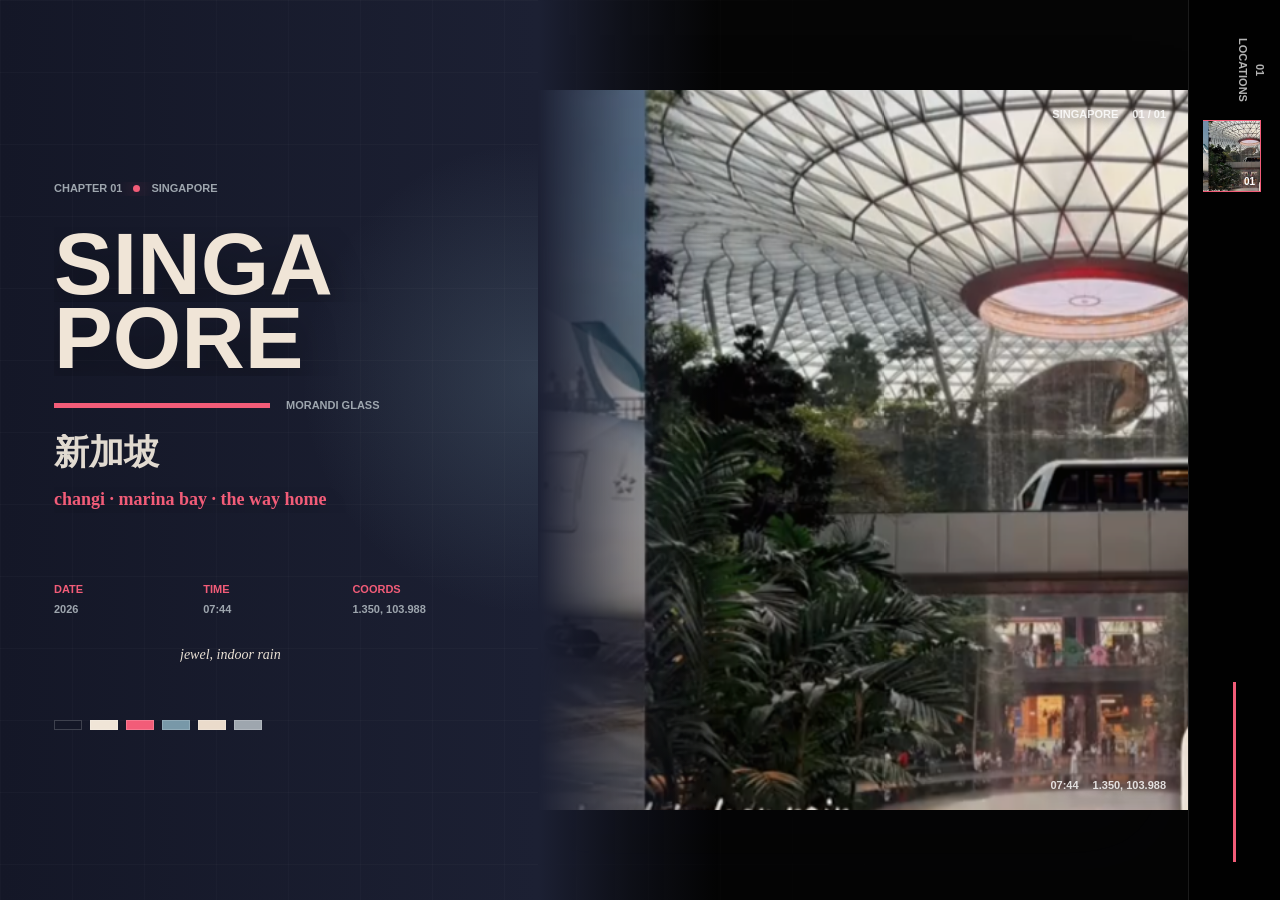
==== index.html @ eea9fc79 "Initial personal site" ====
<!doctype html>
<html lang="zh-CN">
  <head>
    <meta charset="utf-8" />
    <meta name="viewport" content="width=device-width, initial-scale=1" />
    <title>Photo Journal Showcase</title>
    <link rel="stylesheet" href="./styles.css" />
  </head>
  <body>
    <main class="site-shell" aria-live="polite">
      <section class="stage" id="stage">
        <aside class="text-panel" aria-label="地点文字信息">
          <div class="topline reveal-line" data-reveal>
            <span id="chapterLabel">CHAPTER 01</span>
            <span class="dot"></span>
            <span id="locationLabel">LOCATION</span>
          </div>

          <div class="title-wrap" aria-label="地点英文标题">
            <h1 id="heroTitle" class="hero-title reveal-title">SINGAPORE</h1>
          </div>

          <div class="rule-row reveal-line" data-reveal>
            <span class="accent-rule"></span>
            <span id="themeName" class="theme-name">MORANDI GLASS</span>
          </div>

          <p id="locationCn" class="location-cn reveal-line" data-reveal>新加坡</p>
          <p id="brushNote" class="brush-note reveal-line" data-reveal>changi · marina bay · the way home</p>

          <dl class="meta-grid reveal-line" data-reveal>
            <div>
              <dt>DATE</dt>
              <dd id="dateValue">2026</dd>
            </div>
            <div>
              <dt>TIME</dt>
              <dd id="timeValue">07:44</dd>
            </div>
            <div>
              <dt>COORDS</dt>
              <dd id="coordsValue">1.350, 103.988</dd>
            </div>
          </dl>

          <blockquote id="captionValue" class="caption reveal-line" data-reveal>
            jewel, indoor rain
          </blockquote>

          <div class="palette-row reveal-line" id="paletteRow" data-reveal aria-label="当前主题色块"></div>
        </aside>

        <section class="photo-panel" aria-label="照片展示">
          <figure class="photo-frame" id="photoFrame">
            <img id="mainPhoto" alt="当前地点照片" />
            <figcaption class="photo-caption">
              <span id="photoPlace">SINGAPORE</span>
              <span id="photoIndex">01 / 01</span>
            </figcaption>
            <div class="photo-info">
              <span id="photoTime">07:44</span>
              <span id="photoCoords">1.350, 103.988</span>
            </div>
          </figure>
        </section>

        <nav class="preview-rail" aria-label="地点预览">
          <div class="rail-head">
            <span id="railCount">01</span>
            <span>LOCATIONS</span>
          </div>
          <div class="preview-window">
            <div class="preview-track" id="previewTrack"></div>
          </div>
          <div class="rail-progress" id="railProgress"></div>
        </nav>
      </section>

      <section class="scroll-space" id="scrollSpace" aria-hidden="true"></section>
    </main>

    <script type="module" src="./script.js"></script>
  </body>
</html>
---- styles.css ----
:root {
  color-scheme: dark;
  --theme-bg: #141727;
  --theme-bg-soft: #1c2033;
  --theme-text: #f0e5d7;
  --theme-muted: #9ea6ae;
  --theme-accent: #f25c78;
  --theme-accent-alt: #7898a8;
  --theme-line: #eadbcb;
  --theme-shadow: rgba(5, 5, 8, 0.42);
  --scroll-progress: 0;
  font-family: Inter, "Segoe UI", "Helvetica Neue", Arial, sans-serif;
  background: var(--theme-bg);
}

* {
  box-sizing: border-box;
}

html {
  min-height: 100%;
  background: var(--theme-bg);
  scroll-behavior: smooth;
}

body {
  min-height: 100%;
  margin: 0;
  overflow-x: hidden;
  background:
    linear-gradient(90deg, var(--theme-bg) 0%, var(--theme-bg) 44%, #050505 44%, #050505 100%);
  color: var(--theme-text);
  transition: background-color 700ms ease;
}

button,
input,
textarea,
select {
  font: inherit;
}

button {
  color: inherit;
}

.site-shell {
  min-height: 100vh;
}

.stage {
  position: fixed;
  inset: 0;
  display: grid;
  grid-template-columns: minmax(360px, 42vw) minmax(0, 1fr) 92px;
  height: 100vh;
  min-height: 720px;
  overflow: hidden;
  background:
    radial-gradient(circle at 42% 42%, color-mix(in srgb, var(--theme-accent-alt) 25%, transparent), transparent 26%),
    linear-gradient(90deg, var(--theme-bg) 0%, var(--theme-bg-soft) 42%, #050505 42%, #050505 100%);
  transition: background 700ms ease, color 700ms ease;
}

.stage::before {
  content: "";
  position: absolute;
  inset: 0;
  pointer-events: none;
  background-image:
    linear-gradient(rgba(255, 255, 255, 0.025) 1px, transparent 1px),
    linear-gradient(90deg, rgba(255, 255, 255, 0.018) 1px, transparent 1px);
  background-size: 72px 72px;
  mask-image: linear-gradient(90deg, #000 0%, #000 43%, transparent 72%);
}

.text-panel {
  position: relative;
  z-index: 2;
  display: flex;
  flex-direction: column;
  justify-content: center;
  min-width: 0;
  padding: 54px 54px 42px;
  color: var(--theme-text);
}

.topline,
.theme-name,
.meta-grid,
.photo-caption,
.photo-info,
.rail-head {
  font-size: 11px;
  font-weight: 800;
  line-height: 1.2;
  letter-spacing: 0;
  text-transform: uppercase;
}

.topline {
  display: flex;
  align-items: center;
  gap: 11px;
  color: var(--theme-muted);
}

.dot {
  width: 7px;
  height: 7px;
  background: var(--theme-accent);
  border-radius: 999px;
  box-shadow: 0 0 18px color-mix(in srgb, var(--theme-accent) 72%, transparent);
}

.title-wrap {
  margin-top: 32px;
  max-width: 520px;
}

.hero-title {
  display: flex;
  flex-direction: column;
  margin: 0;
  color: var(--theme-text);
  font-family: Impact, "Arial Black", "Bahnschrift Condensed", "Arial Narrow", sans-serif;
  font-size: 88px;
  font-weight: 900;
  line-height: 0.84;
  letter-spacing: 0;
  text-transform: uppercase;
  text-wrap: balance;
  text-shadow: 0 20px 40px var(--theme-shadow);
}

.rule-row {
  display: flex;
  align-items: center;
  gap: 16px;
  margin-top: 24px;
}

.accent-rule {
  display: block;
  width: 216px;
  height: 5px;
  background: var(--theme-accent);
  transform-origin: left center;
}

.theme-name {
  color: var(--theme-muted);
}

.location-cn {
  margin: 22px 0 0;
  color: color-mix(in srgb, var(--theme-text) 82%, var(--theme-muted));
  font-family: "Microsoft YaHei UI", "Noto Sans SC", "PingFang SC", sans-serif;
  font-size: 35px;
  font-weight: 800;
  line-height: 1;
  letter-spacing: 0;
}

.brush-note {
  width: min(100%, 500px);
  margin: 18px 0 0;
  overflow-wrap: anywhere;
  color: var(--theme-accent);
  font-family: "Segoe Script", "Bradley Hand ITC", "Comic Sans MS", cursive;
  font-size: 18px;
  font-weight: 700;
  line-height: 1.4;
  letter-spacing: 0;
  text-transform: lowercase;
  text-shadow: 0 10px 24px var(--theme-shadow);
  transform: rotate(-1deg);
}

.meta-grid {
  display: grid;
  grid-template-columns: repeat(3, minmax(0, 1fr));
  gap: 18px;
  width: min(100%, 500px);
  margin: 70px 0 0;
  color: var(--theme-text);
}

.meta-grid div {
  min-width: 0;
}

.meta-grid dt {
  margin-bottom: 7px;
  color: var(--theme-accent);
}

.meta-grid dd {
  margin: 0;
  overflow-wrap: anywhere;
  color: var(--theme-muted);
}

.caption {
  width: min(100%, 410px);
  margin: 28px 0 0 126px;
  color: color-mix(in srgb, var(--theme-text) 90%, var(--theme-muted));
  font-family: Georgia, "Times New Roman", serif;
  font-size: 14px;
  font-style: italic;
  line-height: 1.55;
}

.palette-row {
  display: flex;
  gap: 8px;
  margin-top: 54px;
}

.color-chip {
  width: 28px;
  height: 10px;
  border: 1px solid rgba(255, 255, 255, 0.18);
}

.photo-panel {
  position: relative;
  z-index: 1;
  display: flex;
  align-items: center;
  min-width: 0;
  padding: 38px 0;
  overflow: hidden;
}

.photo-panel::before {
  content: "";
  position: absolute;
  inset: 0 auto 0 0;
  z-index: 2;
  width: 180px;
  pointer-events: none;
  background: linear-gradient(90deg, var(--theme-bg-soft), color-mix(in srgb, var(--theme-bg-soft) 42%, transparent), transparent);
}

.photo-frame {
  position: relative;
  width: min(100%, 920px);
  height: min(80vh, 760px);
  margin: 0;
  overflow: hidden;
  background: #050505;
  box-shadow: -28px 42px 80px var(--theme-shadow);
  transition: transform 520ms cubic-bezier(0.2, 0.8, 0.2, 1), box-shadow 700ms ease;
}

.photo-frame img {
  display: block;
  width: 100%;
  height: 100%;
  object-fit: cover;
  transform: scale(1.014);
  transition: opacity 420ms ease, transform 900ms cubic-bezier(0.2, 0.8, 0.2, 1);
}

.is-ready .photo-frame img {
  animation: photo-in 780ms cubic-bezier(0.2, 0.8, 0.2, 1) both;
}

.photo-caption,
.photo-info {
  position: absolute;
  z-index: 2;
  display: flex;
  gap: 14px;
  align-items: center;
  color: rgba(255, 255, 255, 0.82);
  text-shadow: 0 2px 12px rgba(0, 0, 0, 0.62);
}

.photo-caption {
  top: 18px;
  right: 22px;
}

.photo-info {
  right: 22px;
  bottom: 18px;
}

.preview-rail {
  position: relative;
  z-index: 4;
  display: grid;
  grid-template-rows: auto minmax(0, 1fr) 180px;
  gap: 18px;
  padding: 38px 14px;
  background: rgba(0, 0, 0, 0.72);
  border-left: 1px solid rgba(255, 255, 255, 0.1);
}

.rail-head {
  display: flex;
  flex-direction: column;
  gap: 4px;
  align-items: center;
  color: rgba(255, 255, 255, 0.7);
  writing-mode: vertical-rl;
}

.preview-window {
  position: relative;
  min-height: 0;
  overflow: hidden;
}

.preview-track {
  display: flex;
  flex-direction: column;
  gap: 14px;
  transition: transform 760ms cubic-bezier(0.2, 0.8, 0.2, 1);
}

.preview-card {
  position: relative;
  width: 64px;
  height: 72px;
  padding: 0;
  overflow: hidden;
  cursor: pointer;
  background: #101010;
  border: 1px solid rgba(255, 255, 255, 0.18);
  border-radius: 0;
  opacity: 0.48;
  transition: opacity 240ms ease, border-color 240ms ease, transform 240ms ease;
}

.preview-card img {
  display: block;
  width: 100%;
  height: 100%;
  object-fit: cover;
}

.preview-card span {
  position: absolute;
  right: 5px;
  bottom: 4px;
  font-size: 10px;
  font-weight: 800;
  color: white;
  text-shadow: 0 2px 8px black;
}

.preview-card.is-active {
  opacity: 1;
  border-color: var(--theme-accent);
  transform: translateX(-6px);
}

.rail-progress {
  width: 3px;
  height: 100%;
  justify-self: center;
  background: var(--theme-accent);
  transform-origin: top center;
  transition: transform 760ms cubic-bezier(0.2, 0.8, 0.2, 1), background-color 700ms ease;
}

.scroll-space {
  height: 100vh;
}

.reveal-line,
.reveal-title span {
  opacity: 0;
  clip-path: inset(0 100% 0 0);
  transform: translate3d(-28px, 0, 0);
}

.is-ready .reveal-line,
.is-ready .reveal-title span {
  animation: reveal-left 860ms cubic-bezier(0.2, 0.8, 0.2, 1) both;
}

.is-ready .reveal-title span:nth-child(1) {
  animation-delay: 80ms;
}

.is-ready .reveal-title span:nth-child(2) {
  animation-delay: 180ms;
}

.is-ready [data-reveal]:nth-of-type(1) {
  animation-delay: 40ms;
}

.is-ready [data-reveal]:nth-of-type(2) {
  animation-delay: 260ms;
}

.is-ready [data-reveal]:nth-of-type(3) {
  animation-delay: 360ms;
}

.is-ready [data-reveal]:nth-of-type(4) {
  animation-delay: 460ms;
}

.is-ready [data-reveal]:nth-of-type(5) {
  animation-delay: 560ms;
}

.is-ready [data-reveal]:nth-of-type(6) {
  animation-delay: 660ms;
}

@keyframes reveal-left {
  from {
    opacity: 0;
    clip-path: inset(0 100% 0 0);
    transform: translate3d(-28px, 0, 0);
  }
  to {
    opacity: 1;
    clip-path: inset(0 0 0 0);
    transform: translate3d(0, 0, 0);
  }
}

@keyframes photo-in {
  from {
    opacity: 0;
    transform: translate3d(36px, 0, 0) scale(1.05);
  }
  to {
    opacity: 1;
    transform: translate3d(0, 0, 0) scale(1.014);
  }
}

@media (max-width: 980px) {
  body {
    background: var(--theme-bg);
  }

  .stage {
    position: relative;
    grid-template-columns: 1fr;
    min-height: 100vh;
    overflow: visible;
    background: var(--theme-bg);
  }

  .stage::before {
    mask-image: none;
  }

  .text-panel {
    min-height: 48vh;
    padding: 44px 28px 24px;
  }

  .hero-title {
    font-size: 64px;
  }

  .photo-panel {
    padding: 0 28px 32px;
    background: var(--theme-bg);
  }

  .photo-panel::before,
  .preview-rail {
    display: none;
  }

  .photo-frame {
    width: 100%;
    height: 46vh;
  }

  .caption {
    margin-left: 0;
  }
}

@media (max-width: 620px) {
  .hero-title {
    font-size: 50px;
  }

  .location-cn {
    font-size: 28px;
  }

  .brush-note {
    font-size: 16px;
  }

  .meta-grid {
    grid-template-columns: 1fr;
    margin-top: 40px;
  }

  .accent-rule {
    width: 136px;
  }
}

@media (prefers-reduced-motion: reduce) {
  *,
  *::before,
  *::after {
    animation-duration: 1ms !important;
    scroll-behavior: auto !important;
    transition-duration: 1ms !important;
  }
}
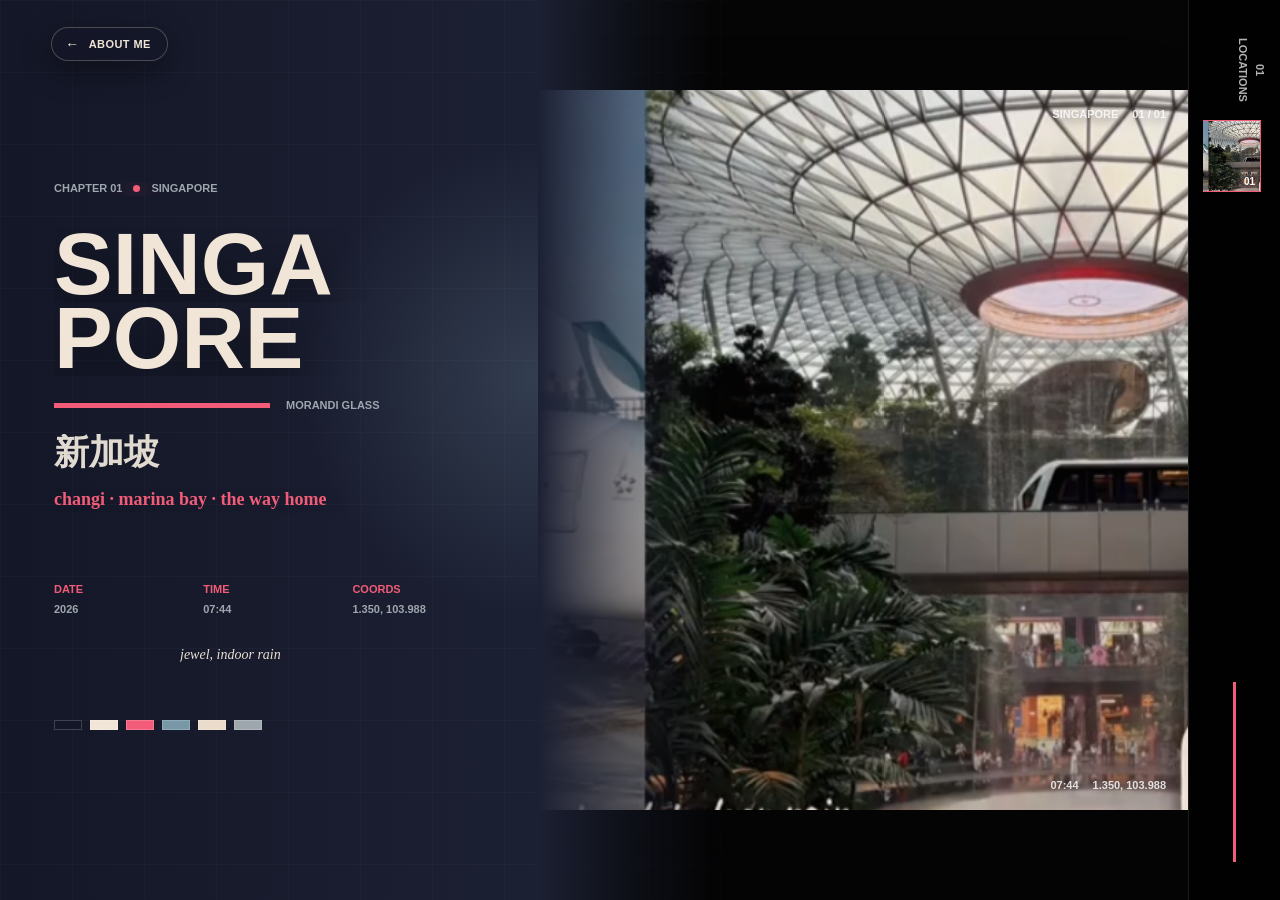
==== commit 9fed713e: "Make About Me the site entry and add Back-to-About-Me on gallery - server: serve blog.html (About Me" ====
--- a/index.html
+++ b/index.html
@@ -7,6 +7,10 @@
     <link rel="stylesheet" href="./styles.css" />
   </head>
   <body>
+    <a class="home-back" href="./blog.html" aria-label="返回 About Me">
+      <span class="home-back-arrow" aria-hidden="true">&#8592;</span>
+      About Me
+    </a>
     <main class="site-shell" aria-live="polite">
       <section class="stage" id="stage">
         <aside class="text-panel" aria-label="地点文字信息">
--- a/styles.css
+++ b/styles.css
@@ -48,6 +48,45 @@
   min-height: 100vh;
 }
 
+.home-back {
+  position: fixed;
+  top: clamp(20px, 3vh, 30px);
+  left: clamp(20px, 4vw, 54px);
+  z-index: 20;
+  display: inline-flex;
+  align-items: center;
+  gap: 9px;
+  padding: 9px 16px 9px 13px;
+  font-size: 11px;
+  font-weight: 800;
+  letter-spacing: 0.04em;
+  text-transform: uppercase;
+  text-decoration: none;
+  color: var(--theme-text);
+  background: color-mix(in srgb, var(--theme-bg) 60%, transparent);
+  border: 1px solid color-mix(in srgb, var(--theme-line) 26%, transparent);
+  border-radius: 999px;
+  backdrop-filter: blur(10px);
+  box-shadow: 0 10px 30px var(--theme-shadow);
+  transition: color 220ms ease, border-color 220ms ease, background 220ms ease, transform 220ms ease;
+}
+
+.home-back:hover {
+  color: var(--theme-accent);
+  border-color: color-mix(in srgb, var(--theme-accent) 58%, transparent);
+  transform: translateY(-1px);
+}
+
+.home-back-arrow {
+  font-size: 14px;
+  line-height: 1;
+  transition: transform 220ms ease;
+}
+
+.home-back:hover .home-back-arrow {
+  transform: translateX(-3px);
+}
+
 .stage {
   position: fixed;
   inset: 0;
@@ -457,8 +496,9 @@
   }
 
   .text-panel {
+    justify-content: flex-start;
     min-height: 48vh;
-    padding: 44px 28px 24px;
+    padding: 84px 28px 24px;
   }
 
   .hero-title {
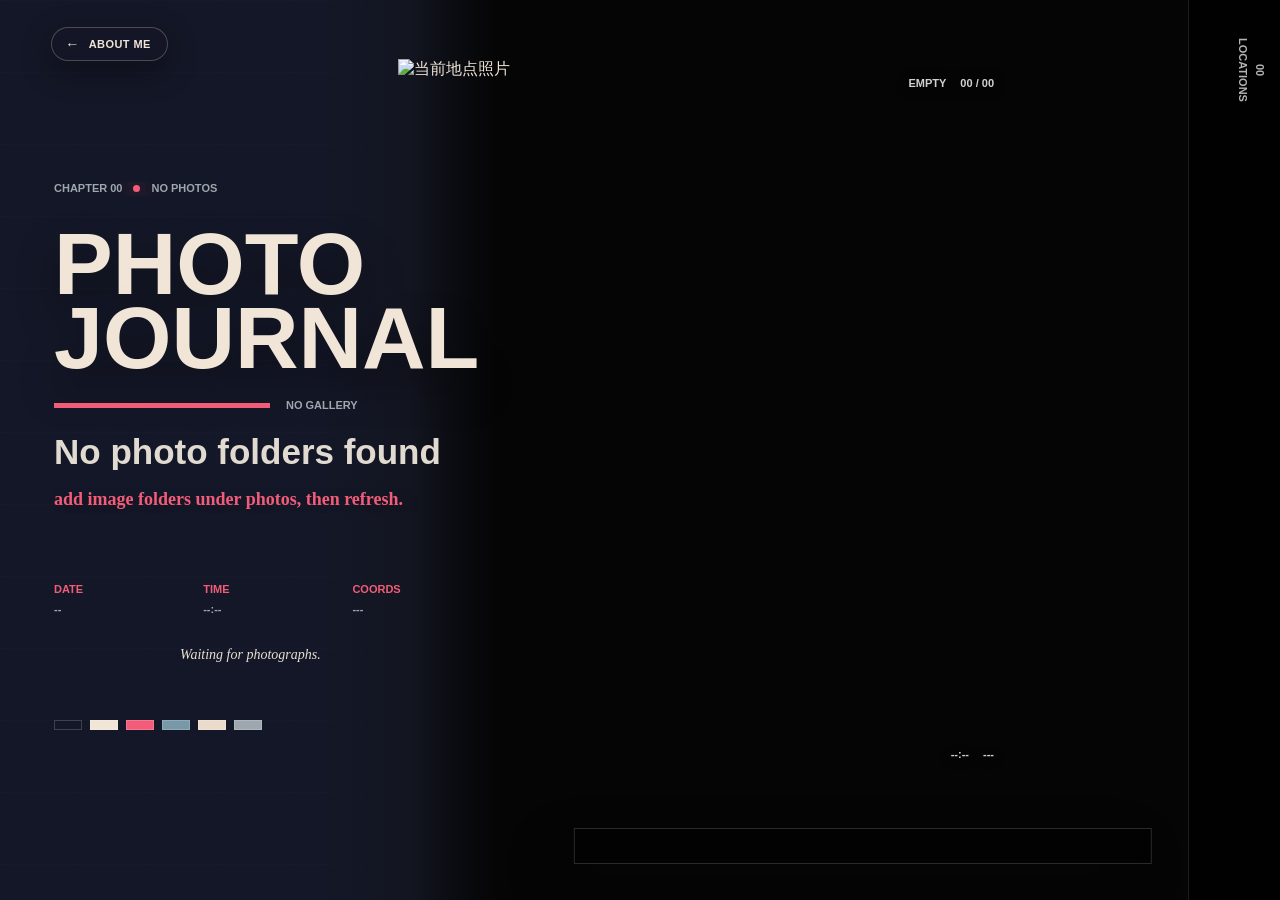
==== commit 7e12f35c: "Prepare portfolio site for GitHub deployment" ====
--- a/index.html
+++ b/index.html
@@ -1,4 +1,4 @@
-<!doctype html>
+﻿<!doctype html>
 <html lang="zh-CN">
   <head>
     <meta charset="utf-8" />
@@ -21,7 +21,7 @@
           </div>
 
           <div class="title-wrap" aria-label="地点英文标题">
-            <h1 id="heroTitle" class="hero-title reveal-title">SINGAPORE</h1>
+            <h1 id="heroTitle" class="hero-title reveal-title">PHOTO JOURNAL</h1>
           </div>
 
           <div class="rule-row reveal-line" data-reveal>
@@ -29,8 +29,8 @@
             <span id="themeName" class="theme-name">MORANDI GLASS</span>
           </div>
 
-          <p id="locationCn" class="location-cn reveal-line" data-reveal>新加坡</p>
-          <p id="brushNote" class="brush-note reveal-line" data-reveal>changi · marina bay · the way home</p>
+          <p id="locationCn" class="location-cn reveal-line" data-reveal>LOCATION</p>
+          <p id="brushNote" class="brush-note reveal-line" data-reveal>select a place / follow the light</p>
 
           <dl class="meta-grid reveal-line" data-reveal>
             <div>
@@ -39,16 +39,16 @@
             </div>
             <div>
               <dt>TIME</dt>
-              <dd id="timeValue">07:44</dd>
+              <dd id="timeValue">--:--</dd>
             </div>
             <div>
               <dt>COORDS</dt>
-              <dd id="coordsValue">1.350, 103.988</dd>
+              <dd id="coordsValue">---</dd>
             </div>
           </dl>
 
           <blockquote id="captionValue" class="caption reveal-line" data-reveal>
-            jewel, indoor rain
+            waiting for photographs
           </blockquote>
 
           <div class="palette-row reveal-line" id="paletteRow" data-reveal aria-label="当前主题色块"></div>
@@ -58,14 +58,15 @@
           <figure class="photo-frame" id="photoFrame">
             <img id="mainPhoto" alt="当前地点照片" />
             <figcaption class="photo-caption">
-              <span id="photoPlace">SINGAPORE</span>
+              <span id="photoPlace">LOCATION</span>
               <span id="photoIndex">01 / 01</span>
             </figcaption>
             <div class="photo-info">
-              <span id="photoTime">07:44</span>
-              <span id="photoCoords">1.350, 103.988</span>
+              <span id="photoTime">--:--</span>
+              <span id="photoCoords">---</span>
             </div>
           </figure>
+          <div class="album-strip" id="albumStrip" aria-label="当前相册照片切换"></div>
         </section>
 
         <nav class="preview-rail" aria-label="地点预览">
--- a/styles.css
+++ b/styles.css
@@ -8,6 +8,7 @@
   --theme-accent-alt: #7898a8;
   --theme-line: #eadbcb;
   --theme-shadow: rgba(5, 5, 8, 0.42);
+  --gallery-black: #050505;
   --scroll-progress: 0;
   font-family: Inter, "Segoe UI", "Helvetica Neue", Arial, sans-serif;
   background: var(--theme-bg);
@@ -28,7 +29,14 @@
   margin: 0;
   overflow-x: hidden;
   background:
-    linear-gradient(90deg, var(--theme-bg) 0%, var(--theme-bg) 44%, #050505 44%, #050505 100%);
+    linear-gradient(
+      90deg,
+      var(--theme-bg) 0%,
+      var(--theme-bg) 25%,
+      color-mix(in srgb, var(--theme-bg-soft) 60%, var(--gallery-black)) 32%,
+      var(--gallery-black) 39%,
+      var(--gallery-black) 100%
+    );
   color: var(--theme-text);
   transition: background-color 700ms ease;
 }
@@ -96,8 +104,14 @@
   min-height: 720px;
   overflow: hidden;
   background:
-    radial-gradient(circle at 42% 42%, color-mix(in srgb, var(--theme-accent-alt) 25%, transparent), transparent 26%),
-    linear-gradient(90deg, var(--theme-bg) 0%, var(--theme-bg-soft) 42%, #050505 42%, #050505 100%);
+    linear-gradient(
+      90deg,
+      var(--theme-bg) 0%,
+      var(--theme-bg) 25%,
+      color-mix(in srgb, var(--theme-bg-soft) 60%, var(--gallery-black)) 32%,
+      var(--gallery-black) 39%,
+      var(--gallery-black) 100%
+    );
   transition: background 700ms ease, color 700ms ease;
 }
 
@@ -105,12 +119,14 @@
   content: "";
   position: absolute;
   inset: 0;
+  z-index: 0;
   pointer-events: none;
   background-image:
     linear-gradient(rgba(255, 255, 255, 0.025) 1px, transparent 1px),
     linear-gradient(90deg, rgba(255, 255, 255, 0.018) 1px, transparent 1px);
   background-size: 72px 72px;
-  mask-image: linear-gradient(90deg, #000 0%, #000 43%, transparent 72%);
+  opacity: 0.42;
+  mask-image: linear-gradient(90deg, #000 0%, #000 25%, rgba(0, 0, 0, 0.42) 32%, transparent 39%);
 }
 
 .text-panel {
@@ -263,23 +279,21 @@
 }
 
 .photo-panel {
+  --photo-shift-x: clamp(-240px, -9vw, -140px);
   position: relative;
   z-index: 1;
   display: flex;
-  align-items: center;
+  flex-direction: column;
+  justify-content: center;
+  align-items: flex-start;
+  gap: 0;
   min-width: 0;
-  padding: 38px 0;
-  overflow: hidden;
+  padding: 38px clamp(18px, 2.5vw, 42px) 100px 0;
+  overflow: visible;
 }
 
 .photo-panel::before {
-  content: "";
-  position: absolute;
-  inset: 0 auto 0 0;
-  z-index: 2;
-  width: 180px;
-  pointer-events: none;
-  background: linear-gradient(90deg, var(--theme-bg-soft), color-mix(in srgb, var(--theme-bg-soft) 42%, transparent), transparent);
+  display: none;
 }
 
 .photo-frame {
@@ -288,18 +302,61 @@
   height: min(80vh, 760px);
   margin: 0;
   overflow: hidden;
-  background: #050505;
-  box-shadow: -28px 42px 80px var(--theme-shadow);
-  transition: transform 520ms cubic-bezier(0.2, 0.8, 0.2, 1), box-shadow 700ms ease;
+  background: transparent;
+  box-shadow: none;
+  transform: translateX(var(--photo-shift-x));
+  transition:
+    width 520ms cubic-bezier(0.2, 0.8, 0.2, 1),
+    height 520ms cubic-bezier(0.2, 0.8, 0.2, 1),
+    transform 520ms cubic-bezier(0.2, 0.8, 0.2, 1);
+}
+
+.photo-frame.is-landscape {
+  width: min(100%, 1274px);
+  height: min(86vh, 884px);
+}
+
+.photo-frame.is-portrait {
+  align-self: center;
+  width: min(100%, 930px);
+  height: min(90vh, 1040px);
+  transform: translateX(0);
+}
+
+.photo-frame.is-square {
+  width: min(100%, 680px);
+  height: min(78vh, 680px);
 }
 
 .photo-frame img {
   display: block;
   width: 100%;
   height: 100%;
-  object-fit: cover;
-  transform: scale(1.014);
-  transition: opacity 420ms ease, transform 900ms cubic-bezier(0.2, 0.8, 0.2, 1);
+  object-fit: contain;
+  background: transparent;
+  transform: translate3d(0, 0, 0) scale(1);
+  transition:
+    opacity 420ms ease,
+    filter 420ms ease,
+    transform 720ms cubic-bezier(0.2, 0.8, 0.2, 1);
+}
+
+.photo-frame.is-photo-changing img {
+  opacity: 0;
+  filter: blur(4px);
+}
+
+.photo-frame[data-direction="next"].is-photo-changing img {
+  transform: translate3d(34px, 0, 0) scale(0.985);
+}
+
+.photo-frame[data-direction="prev"].is-photo-changing img {
+  transform: translate3d(-34px, 0, 0) scale(0.985);
+}
+
+.photo-frame.is-photo-loaded img {
+  opacity: 1;
+  filter: blur(0);
 }
 
 .is-ready .photo-frame img {
@@ -325,6 +382,77 @@
 .photo-info {
   right: 22px;
   bottom: 18px;
+}
+
+.album-strip {
+  position: absolute;
+  left: 50%;
+  bottom: clamp(26px, 4vh, 46px);
+  z-index: 5;
+  display: grid;
+  grid-template-columns: repeat(var(--album-count, 1), minmax(4px, 1fr));
+  gap: 5px;
+  align-items: center;
+  width: min(calc(100% - 72px), 820px);
+  max-width: 820px;
+  min-height: 36px;
+  padding: 12px 14px;
+  overflow: hidden;
+  scrollbar-width: none;
+  user-select: none;
+  touch-action: pan-y;
+  cursor: grab;
+  background: color-mix(in srgb, #000 42%, transparent);
+  border: 1px solid color-mix(in srgb, var(--theme-line) 18%, transparent);
+  backdrop-filter: blur(12px);
+  box-shadow: -18px 20px 50px color-mix(in srgb, var(--theme-shadow) 72%, transparent);
+  transform: translateX(-50%);
+}
+
+.album-strip.is-scrubbing {
+  cursor: grabbing;
+}
+
+.album-strip[hidden] {
+  display: none;
+}
+
+.album-strip::-webkit-scrollbar {
+  display: none;
+}
+
+.album-bar {
+  position: relative;
+  width: 100%;
+  min-width: 0;
+  height: 16px;
+  padding: 0;
+  border: 0;
+  background: transparent;
+  cursor: pointer;
+  opacity: 0.72;
+}
+
+.album-bar span {
+  position: absolute;
+  inset: 7px 0 auto;
+  height: 3px;
+  border-radius: 999px;
+  background: rgba(255, 255, 255, 0.26);
+  transform-origin: left center;
+  transition:
+    background-color 260ms ease,
+    box-shadow 260ms ease,
+    opacity 260ms ease;
+}
+
+.album-bar:hover span {
+  background: rgba(255, 255, 255, 0.52);
+}
+
+.album-bar.is-active span {
+  background: var(--theme-accent);
+  box-shadow: 0 0 18px color-mix(in srgb, var(--theme-accent) 62%, transparent);
 }
 
 .preview-rail {
@@ -378,7 +506,8 @@
   display: block;
   width: 100%;
   height: 100%;
-  object-fit: cover;
+  object-fit: contain;
+  background: #050505;
 }
 
 .preview-card span {
@@ -470,11 +599,11 @@
 @keyframes photo-in {
   from {
     opacity: 0;
-    transform: translate3d(36px, 0, 0) scale(1.05);
+    transform: translate3d(36px, 0, 0) scale(0.985);
   }
   to {
     opacity: 1;
-    transform: translate3d(0, 0, 0) scale(1.014);
+    transform: translate3d(0, 0, 0) scale(1);
   }
 }
 
@@ -506,7 +635,12 @@
   }
 
   .photo-panel {
-    padding: 0 28px 32px;
+    --photo-shift-x: 0px;
+    display: flex;
+    flex-direction: column;
+    gap: 14px;
+    align-items: stretch;
+    padding: 0 28px 84px;
     background: var(--theme-bg);
   }
 
@@ -518,6 +652,26 @@
   .photo-frame {
     width: 100%;
     height: 46vh;
+  }
+
+  .photo-frame.is-landscape,
+  .photo-frame.is-portrait,
+  .photo-frame.is-square {
+    width: 100%;
+    height: 46vh;
+  }
+
+  .album-strip {
+    width: 100%;
+    max-width: none;
+    left: 50%;
+    bottom: 28px;
+    grid-template-columns: repeat(var(--album-count, 1), minmax(3px, 1fr));
+    gap: 3px;
+  }
+
+  .album-bar {
+    height: 18px;
   }
 
   .caption {
